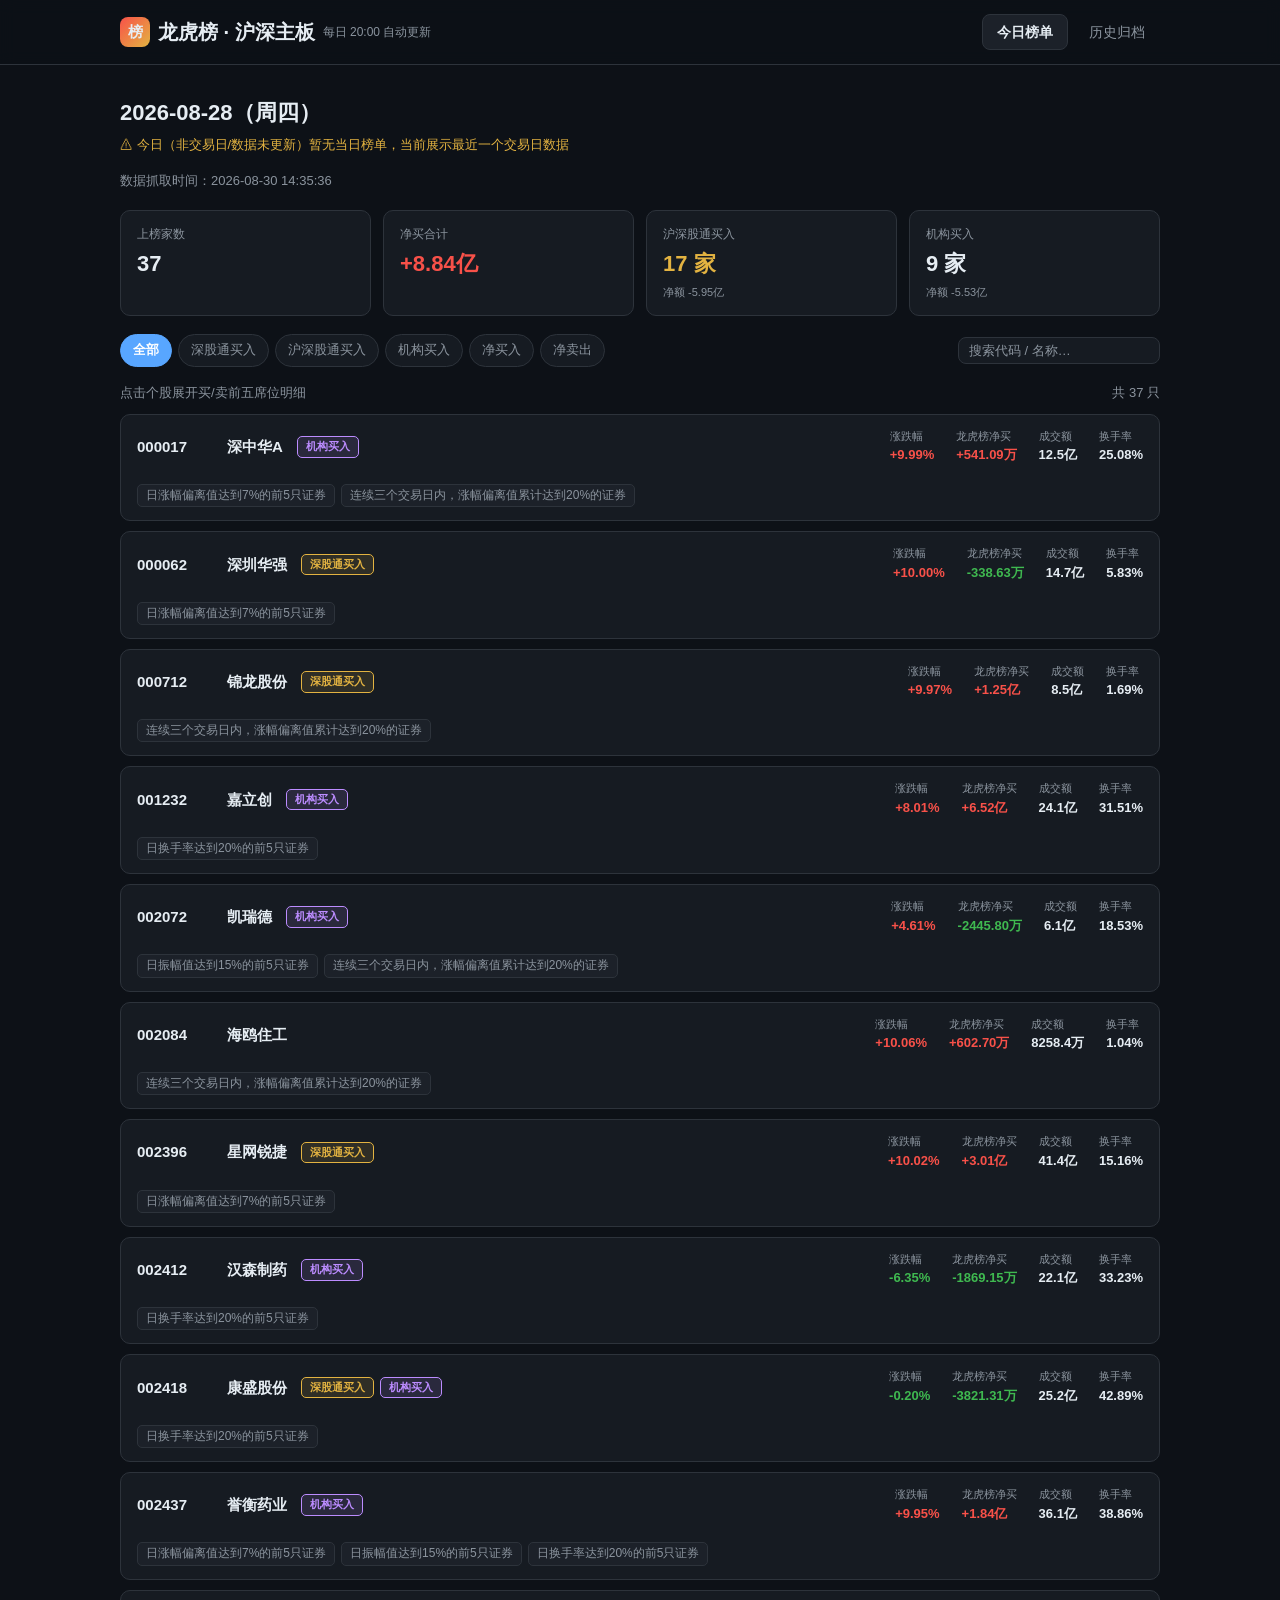
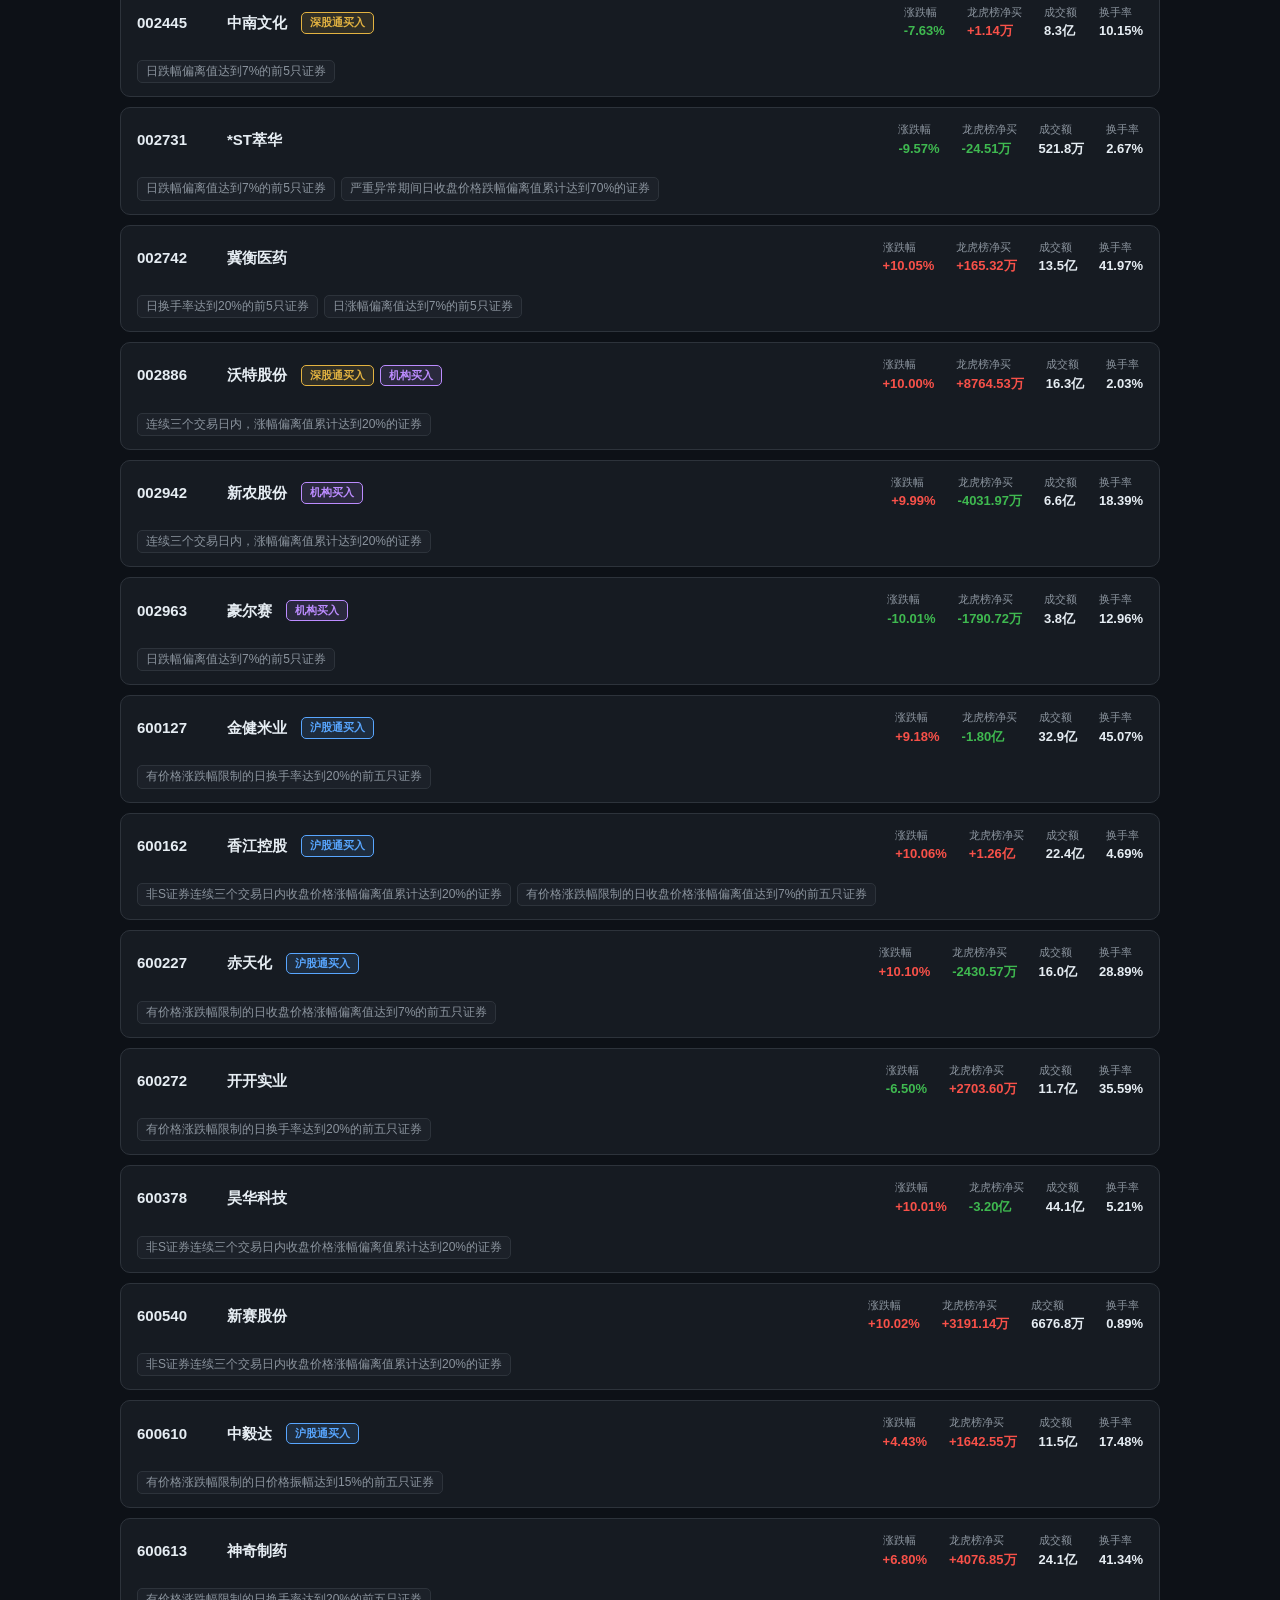
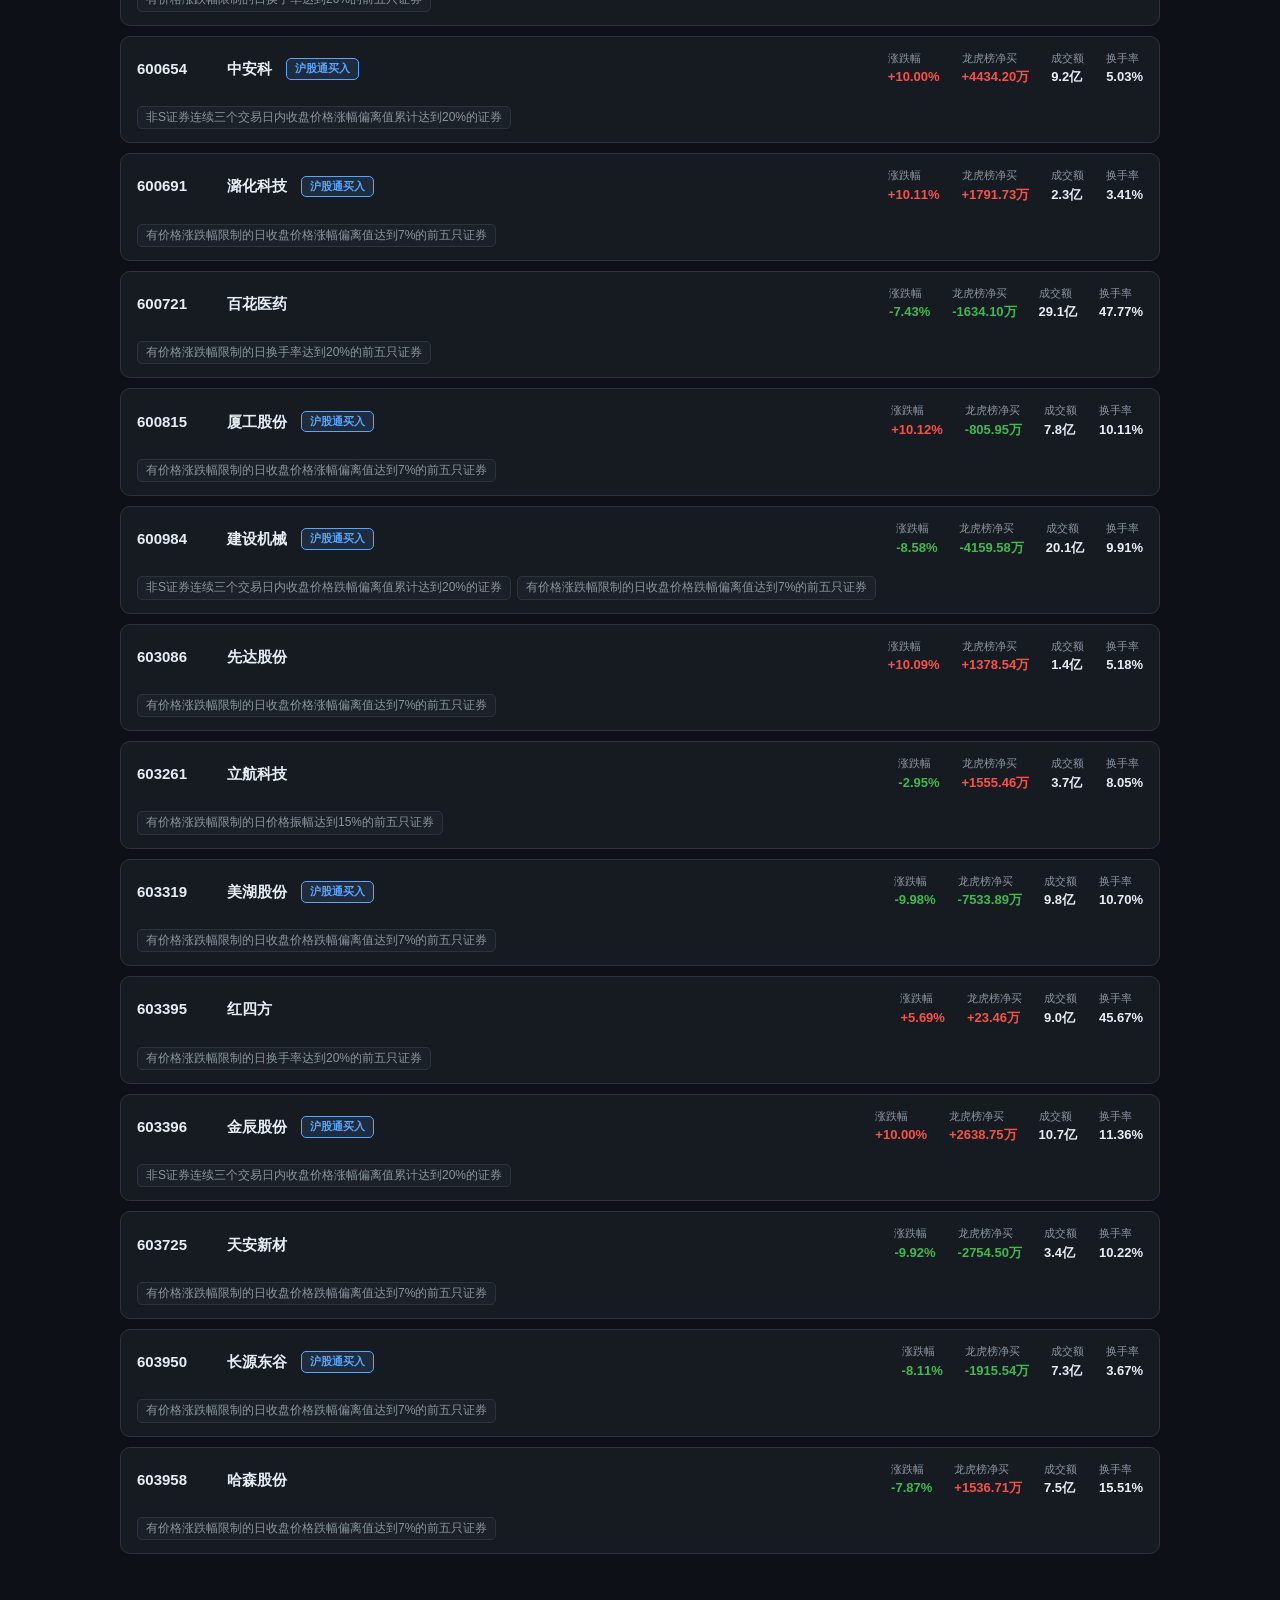
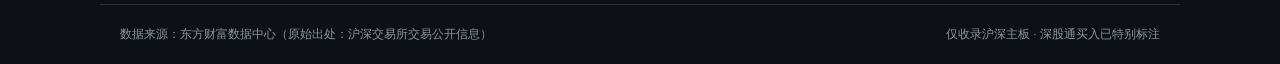
==== index.html @ a37720f8 "init: 沪深主板龙虎榜静态站（GitHub Actions 每交易日20:00自动抓取 + Pages部署）" ====
<!DOCTYPE html>
<html lang="zh-CN">
<head>
  <meta charset="UTF-8">
  <meta name="viewport" content="width=device-width, initial-scale=1.0">
  <title>龙虎榜 · 沪深主板 今日</title>
  <meta name="description" content="沪深主板每日龙虎榜：买入前五、卖出前五席位及金额。每个交易日 20:00 自动更新。">
  <link rel="stylesheet" href="assets/style.css">
</head>
<body>
  <div class="topbar">
    <div class="topbar-inner">
      <div class="brand">
        <span class="logo">榜</span>
        <span>龙虎榜 · 沪深主板</span>
        <span class="sub">每日 20:00 自动更新</span>
      </div>
      <nav class="nav">
        <a href="index.html" class="active">今日榜单</a>
        <a href="history.html">历史归档</a>
      </nav>
    </div>
  </div>

  <div class="container">
    <h1 class="page-title" id="date-title">今日榜单</h1>
    <div class="page-sub" id="fetched-at"></div>

    <div id="summary" class="summary-grid"></div>

    <div class="toolbar">
      <div class="filter-group" id="filters">
        <span class="chip active" data-filter="all">全部</span>
        <span class="chip" data-filter="deep">深股通买入</span>
        <span class="chip" data-filter="gutong">沪深股通买入</span>
        <span class="chip" data-filter="org">机构买入</span>
        <span class="chip" data-filter="netup">净买入</span>
        <span class="chip" data-filter="netdown">净卖出</span>
      </div>
      <div class="search-box">
        <input id="search" type="text" placeholder="搜索代码 / 名称…">
      </div>
    </div>

    <div class="list-head">
      <span>点击个股展开买/卖前五席位明细</span>
      <span id="list-count"></span>
    </div>
    <div id="stock-list" class="stock-list">
      <div class="loading"><div class="spinner"></div>加载中…</div>
    </div>
  </div>

  <footer class="footer">
    <span>数据来源：东方财富数据中心（原始出处：沪深交易所交易公开信息）</span>
    <span>仅收录沪深主板 · 深股通买入已特别标注</span>
  </footer>

  <script src="assets/common.js"></script>
  <script src="assets/home.js"></script>
</body>
</html>
---- assets/style.css ----
:root {
  --bg: #0d1117;
  --bg-card: #161b22;
  --bg-hover: #1c2129;
  --border: #2d333b;
  --text: #e6edf3;
  --text-dim: #8b949e;
  --accent: #58a6ff;
  --up: #f85149;        /* A股红涨 */
  --down: #3fb950;      /* A股绿跌 */
  --gold: #e3b341;      /* 深股通标注色 */
  --gold-bg: rgba(227, 179, 65, 0.12);
  --blue: #58a6ff;      /* 沪股通标注色 */
  --blue-bg: rgba(88, 166, 255, 0.12);
  --purple: #bc8cff;    /* 机构标注色 */
  --purple-bg: rgba(188, 140, 255, 0.12);
  --radius: 10px;
}

* { margin: 0; padding: 0; box-sizing: border-box; }

body {
  font-family: -apple-system, BlinkMacSystemFont, "Segoe UI", "PingFang SC",
    "Hiragino Sans GB", "Microsoft YaHei", sans-serif;
  background: var(--bg);
  color: var(--text);
  line-height: 1.6;
  min-height: 100vh;
}

a { color: var(--accent); text-decoration: none; }
a:hover { text-decoration: underline; }

/* ---------- 顶部导航 ---------- */
.topbar {
  position: sticky;
  top: 0;
  z-index: 100;
  background: rgba(13, 17, 23, 0.92);
  backdrop-filter: blur(8px);
  border-bottom: 1px solid var(--border);
}
.topbar-inner {
  max-width: 1080px;
  margin: 0 auto;
  padding: 14px 20px;
  display: flex;
  align-items: center;
  gap: 18px;
  flex-wrap: wrap;
}
.brand {
  font-size: 20px;
  font-weight: 700;
  color: var(--text);
  display: flex;
  align-items: center;
  gap: 8px;
}
.brand .logo {
  width: 30px; height: 30px;
  border-radius: 8px;
  background: linear-gradient(135deg, #f85149, #e3b341);
  display: inline-flex; align-items: center; justify-content: center;
  font-size: 15px;
}
.brand .sub { font-size: 12px; color: var(--text-dim); font-weight: 400; }
.nav { display: flex; gap: 6px; margin-left: auto; }
.nav a {
  padding: 6px 14px;
  border-radius: 8px;
  color: var(--text-dim);
  font-size: 14px;
  border: 1px solid transparent;
}
.nav a:hover { color: var(--text); text-decoration: none; background: var(--bg-hover); }
.nav a.active {
  color: var(--text);
  background: var(--bg-hover);
  border-color: var(--border);
  font-weight: 600;
}

/* ---------- 主容器 ---------- */
.container { max-width: 1080px; margin: 0 auto; padding: 20px; }

/* ---------- 汇总卡片 ---------- */
.summary-grid {
  display: grid;
  grid-template-columns: repeat(auto-fit, minmax(160px, 1fr));
  gap: 12px;
  margin: 18px 0;
}
.sum-card {
  background: var(--bg-card);
  border: 1px solid var(--border);
  border-radius: var(--radius);
  padding: 14px 16px;
}
.sum-card .label { font-size: 12px; color: var(--text-dim); }
.sum-card .value {
  font-size: 22px;
  font-weight: 700;
  margin-top: 2px;
  font-variant-numeric: tabular-nums;
}
.sum-card .value.gold { color: var(--gold); }
.sum-card .value.up { color: var(--up); }
.sum-card .value.down { color: var(--down); }
.sum-card .value.dim { color: var(--text); }
.sum-card .hint { font-size: 11px; color: var(--text-dim); margin-top: 2px; }

/* ---------- 工具栏（筛选 + 搜索） ---------- */
.toolbar {
  display: flex;
  align-items: center;
  gap: 10px;
  flex-wrap: wrap;
  margin: 8px 0 16px;
}
.filter-group { display: flex; gap: 6px; flex-wrap: wrap; }
.chip {
  padding: 5px 12px;
  border-radius: 999px;
  border: 1px solid var(--border);
  background: var(--bg-card);
  color: var(--text-dim);
  font-size: 13px;
  cursor: pointer;
  transition: all .15s;
}
.chip:hover { color: var(--text); border-color: var(--accent); }
.chip.active {
  background: var(--accent);
  border-color: var(--accent);
  color: #fff;
  font-weight: 600;
}
.search-box {
  margin-left: auto;
  display: flex;
  align-items: center;
  background: var(--bg-card);
  border: 1px solid var(--border);
  border-radius: 8px;
  padding: 5px 10px;
}
.search-box input {
  border: none;
  background: transparent;
  color: var(--text);
  outline: none;
  font-size: 13px;
  width: 180px;
}
.search-box input::placeholder { color: var(--text-dim); }

/* ---------- 榜单列表 ---------- */
.list-head {
  font-size: 13px;
  color: var(--text-dim);
  margin: 6px 0 10px;
  display: flex;
  justify-content: space-between;
  align-items: center;
}
.stock-list { display: flex; flex-direction: column; gap: 10px; }

.stock-card {
  background: var(--bg-card);
  border: 1px solid var(--border);
  border-radius: var(--radius);
  overflow: hidden;
  transition: border-color .15s;
}
.stock-card:hover { border-color: #3d444d; }
.stock-card .head {
  display: flex;
  align-items: center;
  gap: 14px;
  padding: 13px 16px;
  cursor: pointer;
  flex-wrap: wrap;
}
.stock-card .head:hover { background: var(--bg-hover); }
.stock-code {
  font-size: 15px;
  font-weight: 700;
  font-variant-numeric: tabular-nums;
  min-width: 76px;
}
.stock-name { font-size: 15px; font-weight: 600; }
.stock-tags { display: flex; gap: 6px; flex-wrap: wrap; }

.tag {
  font-size: 11px;
  padding: 1px 8px;
  border-radius: 5px;
  font-weight: 600;
  white-space: nowrap;
}
.tag.deep { color: var(--gold); background: var(--gold-bg); border: 1px solid var(--gold); }
.tag.hutong { color: var(--blue); background: var(--blue-bg); border: 1px solid var(--blue); }
.tag.org { color: var(--purple); background: var(--purple-bg); border: 1px solid var(--purple); }

.stock-metrics {
  display: flex;
  gap: 22px;
  margin-left: auto;
  font-size: 13px;
  align-items: center;
  flex-wrap: wrap;
}
.metric .m-label { font-size: 11px; color: var(--text-dim); }
.metric .m-value { font-weight: 600; font-variant-numeric: tabular-nums; }
.metric .m-value.up { color: var(--up); }
.metric .m-value.down { color: var(--down); }
.metric .m-value.gold { color: var(--gold); }

.stock-reason {
  width: 100%;
  font-size: 12px;
  color: var(--text-dim);
}
.stock-reason .reason-chip {
  display: inline-block;
  background: var(--bg-hover);
  border: 1px solid var(--border);
  padding: 1px 8px;
  border-radius: 5px;
  margin-right: 6px;
  margin-top: 4px;
}

/* ---------- 席位明细 ---------- */
.seat-body {
  border-top: 1px solid var(--border);
  padding: 14px 16px;
  display: grid;
  grid-template-columns: 1fr 1fr;
  gap: 14px;
}
@media (max-width: 700px) { .seat-body { grid-template-columns: 1fr; } }

.seat-col h4 {
  font-size: 13px;
  color: var(--text-dim);
  margin-bottom: 8px;
  font-weight: 600;
}
.seat-col h4 .side-tag {
  display: inline-block;
  font-size: 11px;
  padding: 0 7px;
  border-radius: 4px;
  margin-right: 6px;
}
.seat-col.buy h4 .side-tag { color: var(--up); background: rgba(248, 81, 73, .12); }
.seat-col.sell h4 .side-tag { color: var(--down); background: rgba(63, 185, 80, .12); }

.seat-row {
  display: flex;
  align-items: center;
  gap: 10px;
  padding: 6px 8px;
  border-radius: 6px;
  font-size: 13px;
  font-variant-numeric: tabular-nums;
}
.seat-row + .seat-row { border-top: 1px solid rgba(255,255,255,.04); }
.seat-row .rank {
  width: 34px;
  height: 22px;
  line-height: 22px;
  text-align: center;
  border-radius: 4px;
  font-size: 12px;
  font-weight: 600;
  background: var(--bg-hover);
  color: var(--text-dim);
  flex-shrink: 0;
}
.seat-row .sname {
  flex: 1;
  overflow: hidden;
  text-overflow: ellipsis;
  white-space: nowrap;
}
.seat-row .samt {
  font-weight: 600;
  text-align: right;
  white-space: nowrap;
}
.seat-row .snet {
  width: 90px;
  text-align: right;
  font-size: 12px;
  white-space: nowrap;
}
.seat-row .snet.up { color: var(--up); }
.seat-row .snet.down { color: var(--down); }
.seat-row .st { display: inline-flex; gap: 4px; }

/* 深股通/沪股通/机构席位的金色/蓝色/紫色高亮行 */
.seat-row.deep { background: var(--gold-bg); }
.seat-row.hutong { background: var(--blue-bg); }
.seat-row.org { background: var(--purple-bg); }

/* ---------- 空状态 ---------- */
.empty {
  text-align: center;
  color: var(--text-dim);
  padding: 48px 20px;
  background: var(--bg-card);
  border: 1px dashed var(--border);
  border-radius: var(--radius);
}
.empty .big { font-size: 40px; margin-bottom: 10px; }

/* ---------- 历史页 ---------- */
.page-title { font-size: 22px; font-weight: 700; margin: 10px 0 4px; }
.page-sub { color: var(--text-dim); font-size: 13px; margin-bottom: 16px; }

.month-group { margin-bottom: 22px; }
.month-label {
  font-size: 14px;
  font-weight: 700;
  color: var(--text);
  margin-bottom: 10px;
  display: flex;
  align-items: center;
  gap: 8px;
}
.month-label::after {
  content: '';
  flex: 1;
  height: 1px;
  background: var(--border);
}
.day-list { display: grid; grid-template-columns: repeat(auto-fill, minmax(300px, 1fr)); gap: 10px; }
.day-card {
  background: var(--bg-card);
  border: 1px solid var(--border);
  border-radius: var(--radius);
  padding: 12px 14px;
  display: flex;
  align-items: center;
  gap: 14px;
  cursor: pointer;
  transition: border-color .15s, transform .1s;
}
.day-card:hover { border-color: var(--accent); transform: translateY(-1px); }
.day-card .d-date {
  font-size: 15px;
  font-weight: 700;
  font-variant-numeric: tabular-nums;
  min-width: 88px;
}
.day-card .d-week { font-size: 11px; color: var(--text-dim); }
.day-card .d-metrics { margin-left: auto; text-align: right; font-size: 13px; }
.day-card .d-metrics .cnt { font-size: 20px; font-weight: 700; }
.day-card .d-metrics .sub { font-size: 11px; color: var(--text-dim); }
.day-card .d-arrow { color: var(--text-dim); }

/* ---------- 详情页 ---------- */
.detail-top {
  display: flex;
  align-items: center;
  gap: 12px;
  margin: 12px 0 6px;
  flex-wrap: wrap;
}
.detail-date {
  font-size: 26px;
  font-weight: 700;
  font-variant-numeric: tabular-nums;
}
.detail-week { color: var(--text-dim); font-size: 14px; }
.nav-btns { margin-left: auto; display: flex; gap: 8px; }
.btn {
  padding: 6px 14px;
  border-radius: 8px;
  border: 1px solid var(--border);
  background: var(--bg-card);
  color: var(--text);
  font-size: 13px;
  cursor: pointer;
}
.btn:hover { border-color: var(--accent); }
.btn:disabled { opacity: .4; cursor: not-allowed; }

/* ---------- 页脚 ---------- */
.footer {
  max-width: 1080px;
  margin: 30px auto 0;
  padding: 20px;
  border-top: 1px solid var(--border);
  color: var(--text-dim);
  font-size: 12px;
  display: flex;
  justify-content: space-between;
  flex-wrap: wrap;
  gap: 8px;
}

/* ---------- loading ---------- */
.loading { text-align: center; padding: 40px; color: var(--text-dim); }
.spinner {
  width: 28px; height: 28px;
  border: 3px solid var(--border);
  border-top-color: var(--accent);
  border-radius: 50%;
  margin: 0 auto 12px;
  animation: spin .8s linear infinite;
}
@keyframes spin { to { transform: rotate(360deg); } }
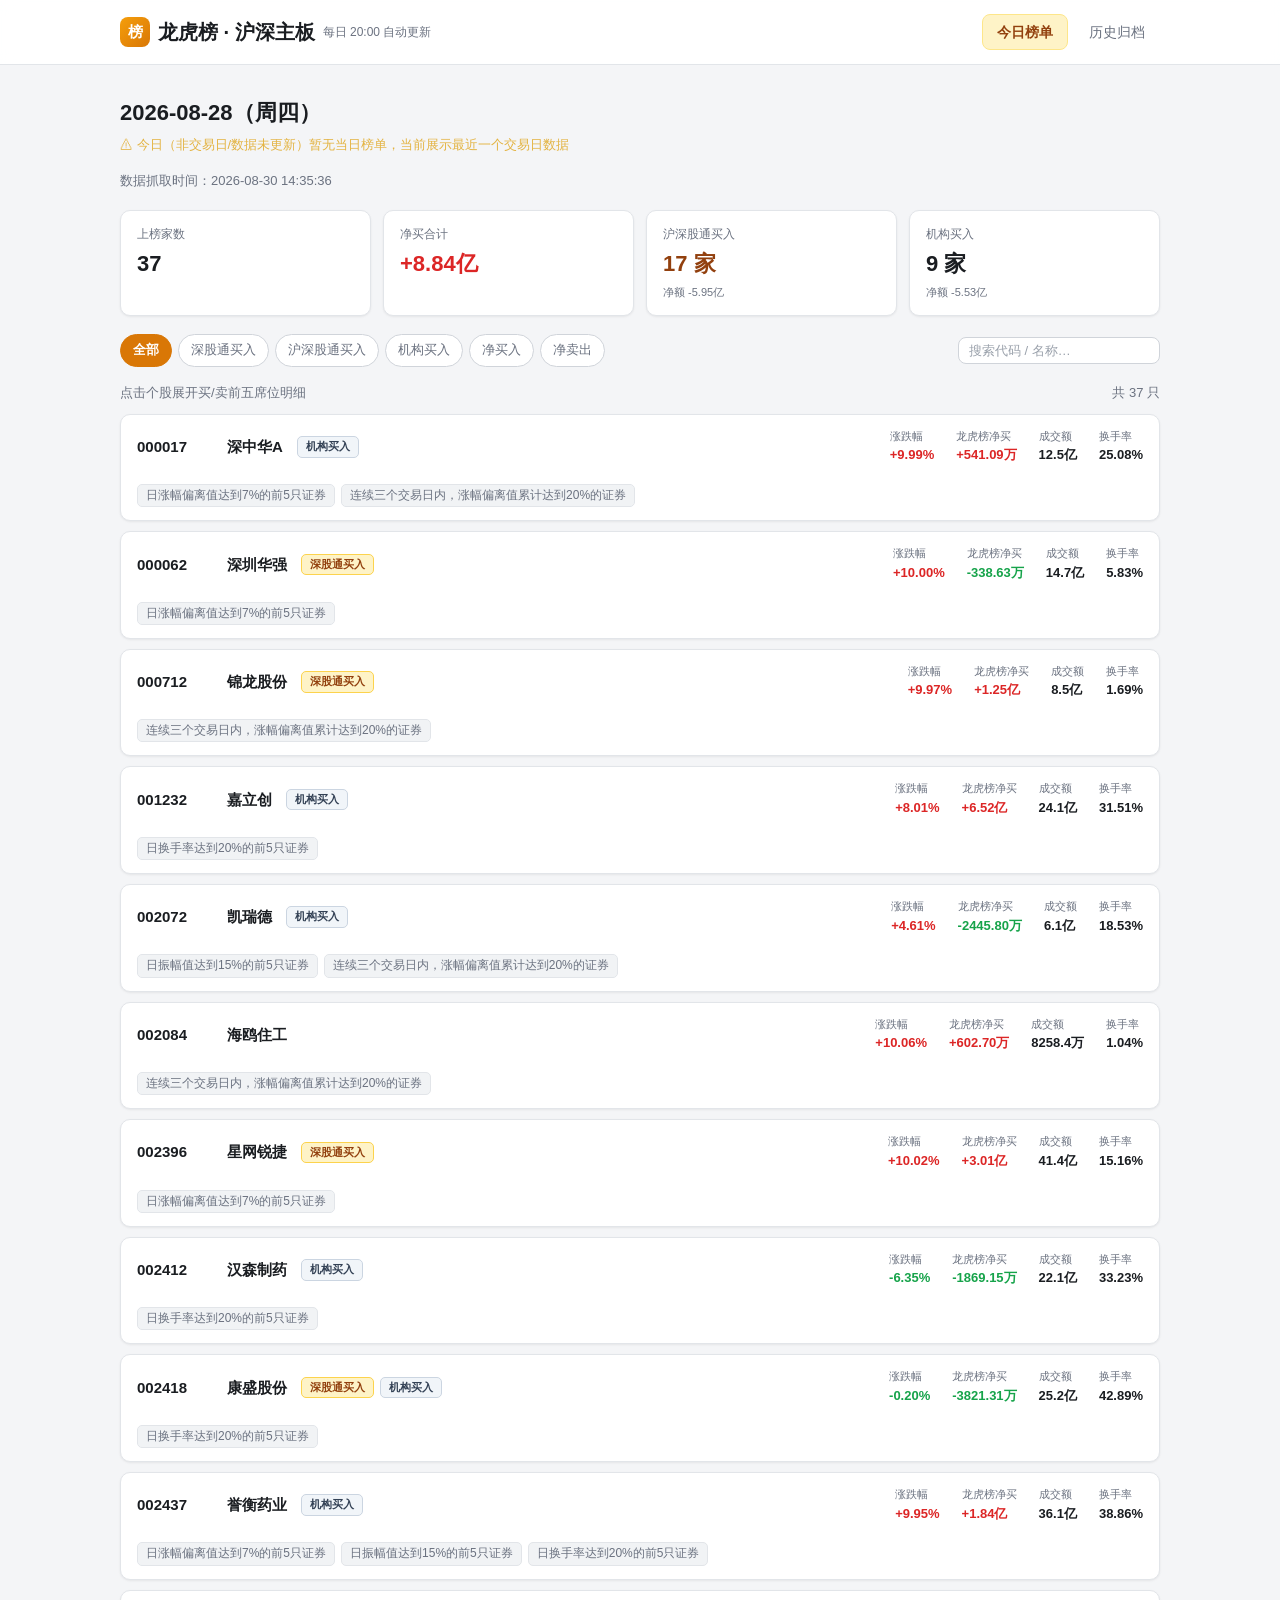
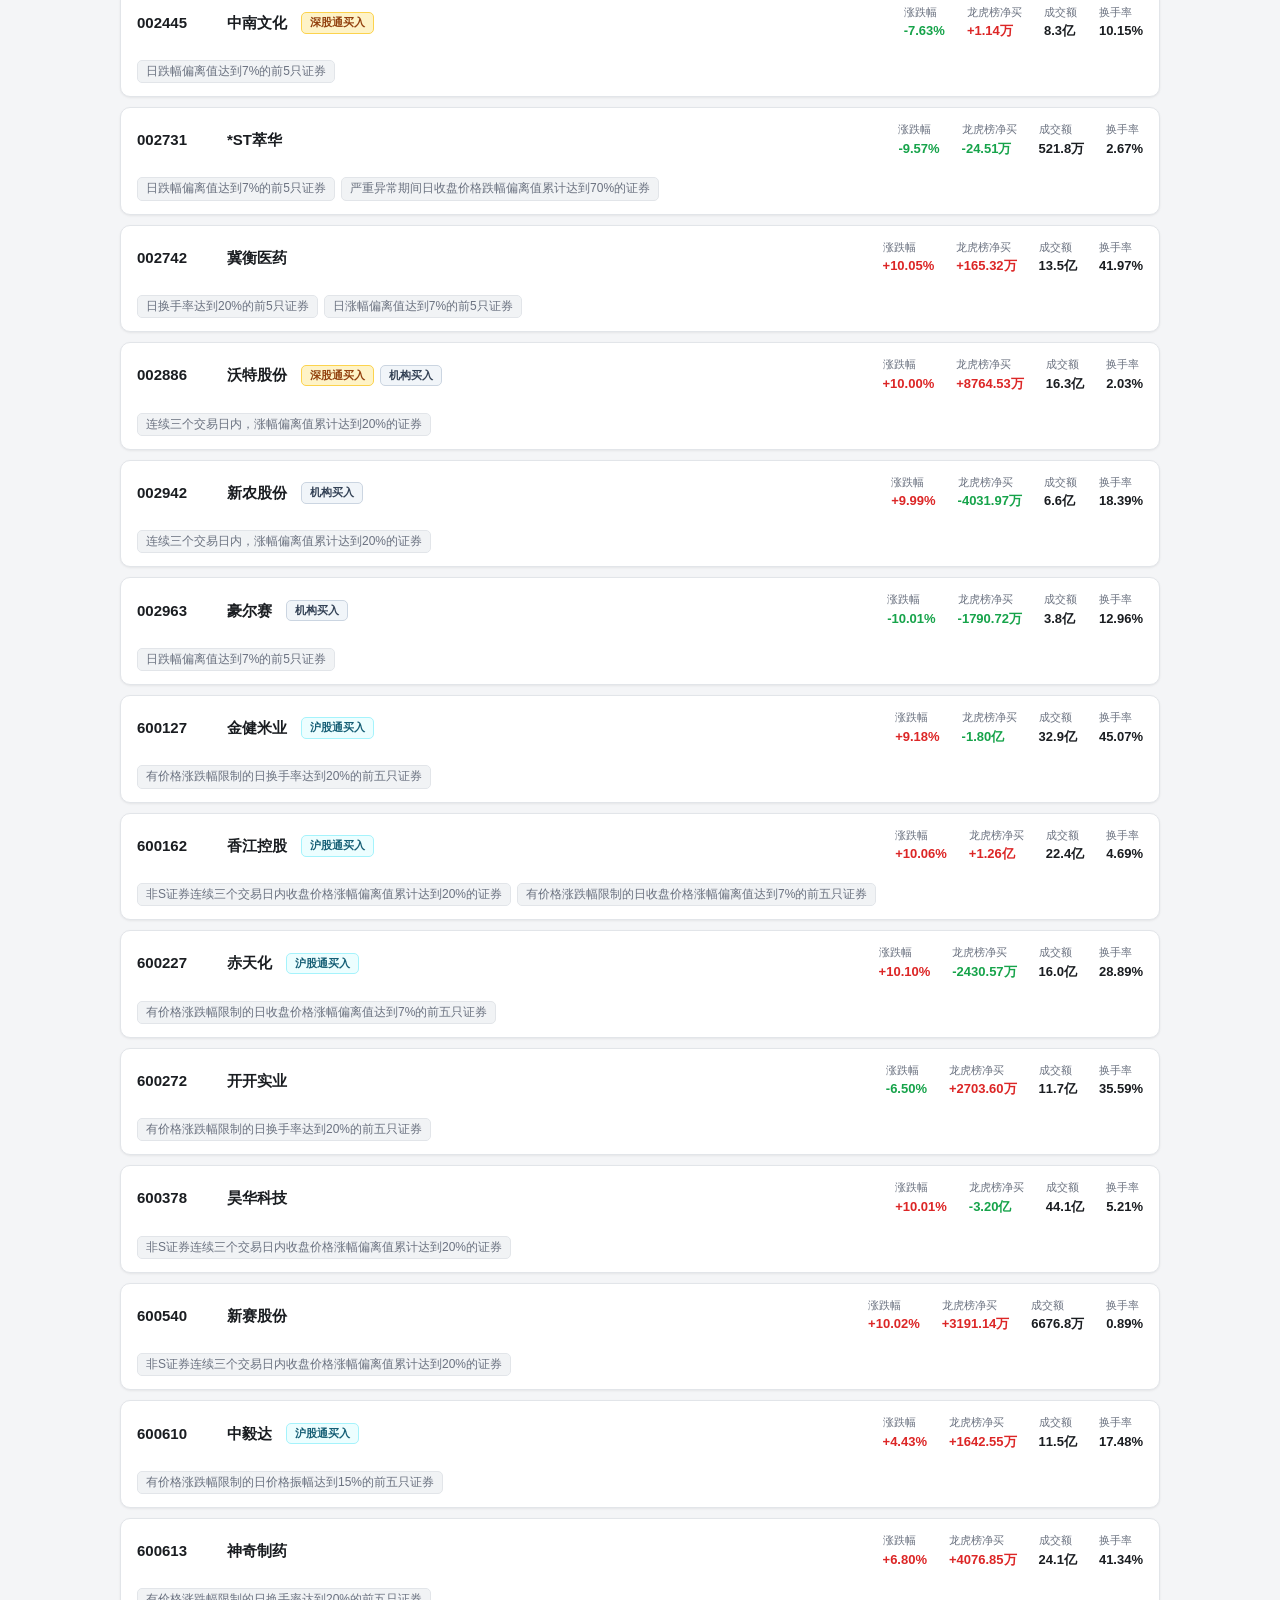
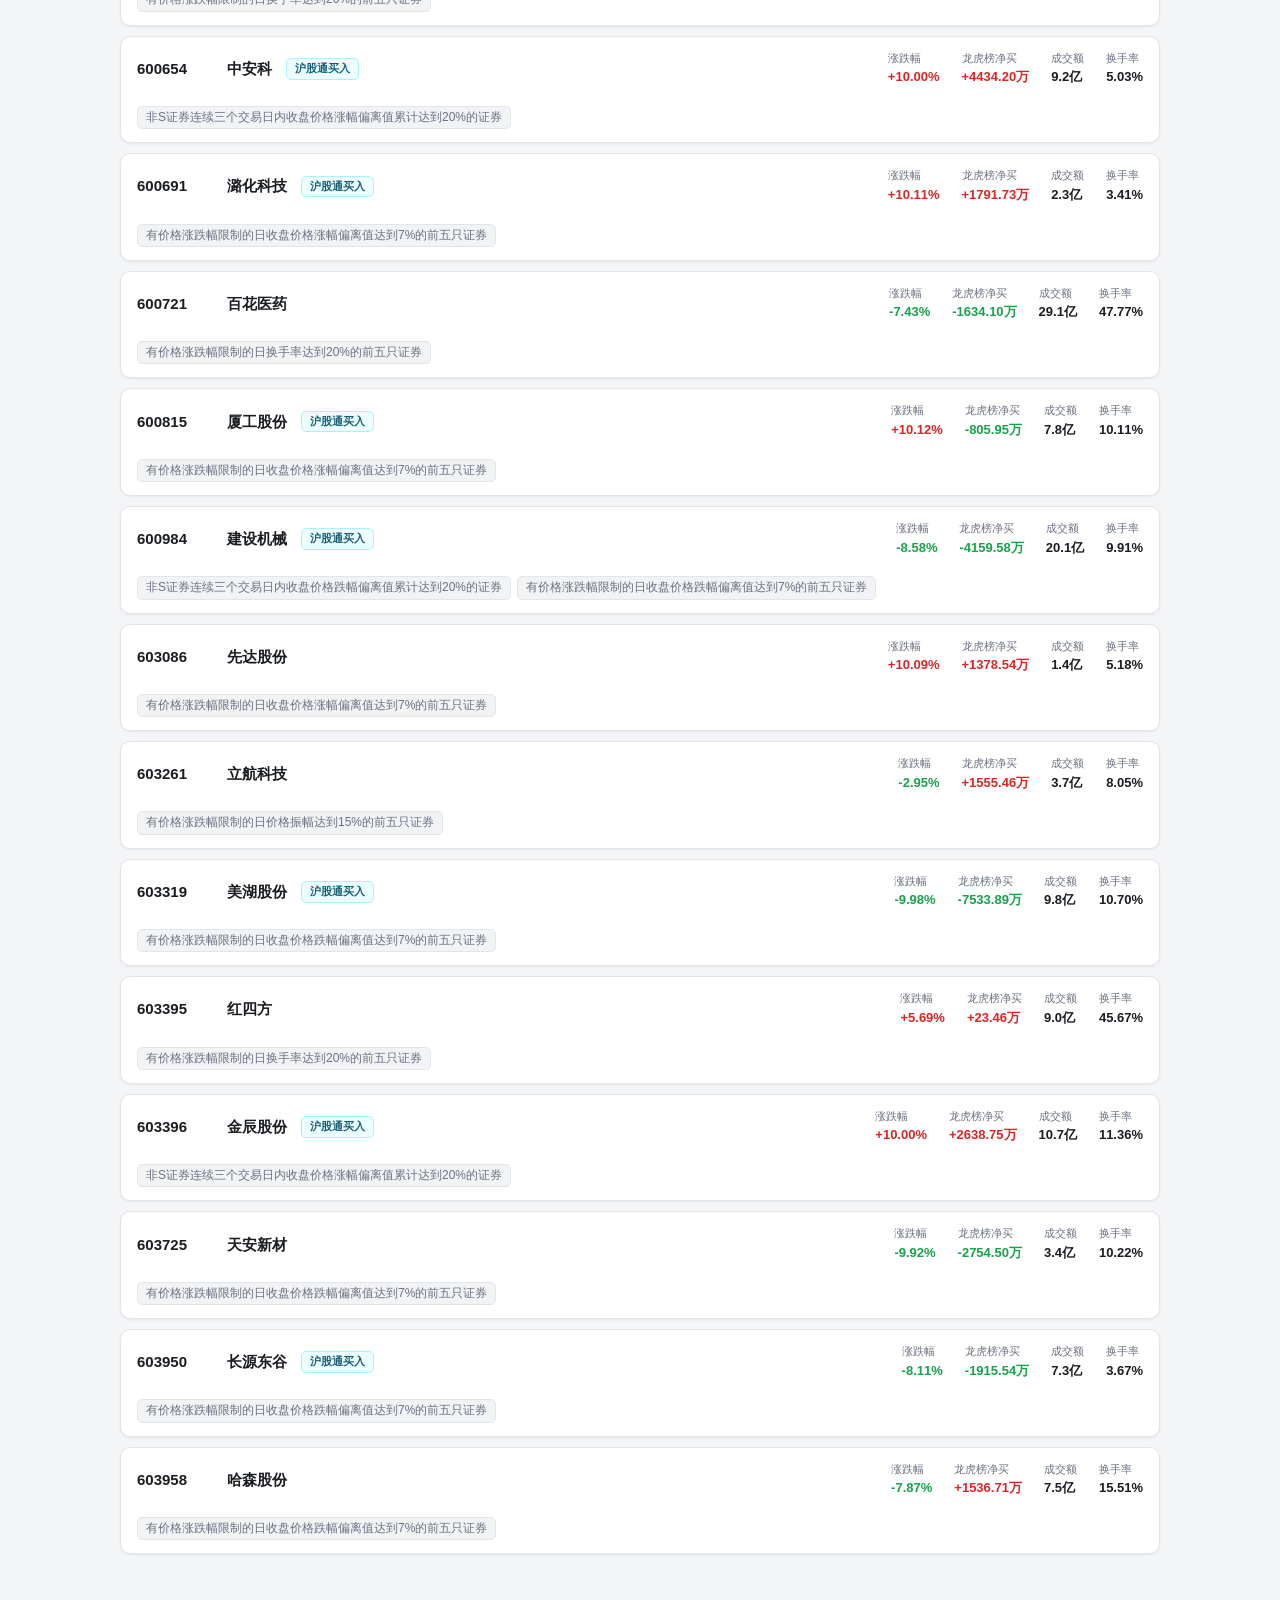
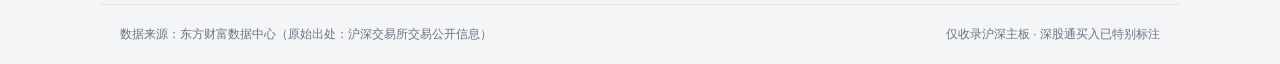
==== commit 66f74c1f: "chore: 静态资源加版本号强制刷新缓存" ====
--- a/index.html
+++ b/index.html
@@ -5,7 +5,7 @@
   <meta name="viewport" content="width=device-width, initial-scale=1.0">
   <title>龙虎榜 · 沪深主板 今日</title>
   <meta name="description" content="沪深主板每日龙虎榜：买入前五、卖出前五席位及金额。每个交易日 20:00 自动更新。">
-  <link rel="stylesheet" href="assets/style.css">
+  <link rel="stylesheet" href="assets/style.css?v=2">
 </head>
 <body>
   <div class="topbar">
@@ -56,7 +56,7 @@
     <span>仅收录沪深主板 · 深股通买入已特别标注</span>
   </footer>
 
-  <script src="assets/common.js"></script>
-  <script src="assets/home.js"></script>
+  <script src="assets/common.js?v=2"></script>
+  <script src="assets/home.js?v=2"></script>
 </body>
 </html>
--- a/assets/style.css
+++ b/assets/style.css
@@ -1,20 +1,29 @@
 :root {
-  --bg: #0d1117;
-  --bg-card: #161b22;
-  --bg-hover: #1c2129;
-  --border: #2d333b;
-  --text: #e6edf3;
-  --text-dim: #8b949e;
-  --accent: #58a6ff;
-  --up: #f85149;        /* A股红涨 */
-  --down: #3fb950;      /* A股绿跌 */
-  --gold: #e3b341;      /* 深股通标注色 */
-  --gold-bg: rgba(227, 179, 65, 0.12);
-  --blue: #58a6ff;      /* 沪股通标注色 */
-  --blue-bg: rgba(88, 166, 255, 0.12);
-  --purple: #bc8cff;    /* 机构标注色 */
-  --purple-bg: rgba(188, 140, 255, 0.12);
+  /* 浅色专业金融主题 */
+  --bg: #f4f5f7;
+  --bg-card: #ffffff;
+  --bg-hover: #f8f9fa;
+  --bg-soft: #f1f3f5;
+  --border: #e2e5e9;
+  --border-strong: #d0d4da;
+  --text: #1a1d21;
+  --text-dim: #6b7280;
+  --text-faint: #9aa1ab;
+  --accent: #d97706;          /* 琥珀色：品牌/深股通 */
+  --accent-soft: #fef3c7;
+  --accent-deep: #92400e;
+  --up: #dc2626;               /* A股红涨 */
+  --up-soft: #fef2f2;
+  --down: #16a34a;             /* A股绿跌 */
+  --down-soft: #f0fdf4;
+  --hutong: #0891b2;           /* 沪股通：青色（不用蓝紫） */
+  --hutong-soft: #ecfeff;
+  --hutong-deep: #155e75;
+  --org: #475569;              /* 机构：石板灰 */
+  --org-soft: #f1f5f9;
+  --org-deep: #334155;
   --radius: 10px;
+  --shadow: 0 1px 3px rgba(0,0,0,.04), 0 1px 2px rgba(0,0,0,.03);
 }
 
 * { margin: 0; padding: 0; box-sizing: border-box; }
@@ -28,7 +37,7 @@
   min-height: 100vh;
 }
 
-a { color: var(--accent); text-decoration: none; }
+a { color: var(--accent-deep); text-decoration: none; }
 a:hover { text-decoration: underline; }
 
 /* ---------- 顶部导航 ---------- */
@@ -36,7 +45,7 @@
   position: sticky;
   top: 0;
   z-index: 100;
-  background: rgba(13, 17, 23, 0.92);
+  background: rgba(255, 255, 255, 0.92);
   backdrop-filter: blur(8px);
   border-bottom: 1px solid var(--border);
 }
@@ -60,9 +69,10 @@
 .brand .logo {
   width: 30px; height: 30px;
   border-radius: 8px;
-  background: linear-gradient(135deg, #f85149, #e3b341);
+  background: linear-gradient(135deg, #f59e0b, #d97706);
   display: inline-flex; align-items: center; justify-content: center;
   font-size: 15px;
+  color: #fff;
 }
 .brand .sub { font-size: 12px; color: var(--text-dim); font-weight: 400; }
 .nav { display: flex; gap: 6px; margin-left: auto; }
@@ -75,9 +85,9 @@
 }
 .nav a:hover { color: var(--text); text-decoration: none; background: var(--bg-hover); }
 .nav a.active {
-  color: var(--text);
-  background: var(--bg-hover);
-  border-color: var(--border);
+  color: var(--accent-deep);
+  background: var(--accent-soft);
+  border-color: #fde68a;
   font-weight: 600;
 }
 
@@ -96,6 +106,7 @@
   border: 1px solid var(--border);
   border-radius: var(--radius);
   padding: 14px 16px;
+  box-shadow: var(--shadow);
 }
 .sum-card .label { font-size: 12px; color: var(--text-dim); }
 .sum-card .value {
@@ -104,7 +115,7 @@
   margin-top: 2px;
   font-variant-numeric: tabular-nums;
 }
-.sum-card .value.gold { color: var(--gold); }
+.sum-card .value.accent { color: var(--accent-deep); }
 .sum-card .value.up { color: var(--up); }
 .sum-card .value.down { color: var(--down); }
 .sum-card .value.dim { color: var(--text); }
@@ -122,7 +133,7 @@
 .chip {
   padding: 5px 12px;
   border-radius: 999px;
-  border: 1px solid var(--border);
+  border: 1px solid var(--border-strong);
   background: var(--bg-card);
   color: var(--text-dim);
   font-size: 13px;
@@ -141,7 +152,7 @@
   display: flex;
   align-items: center;
   background: var(--bg-card);
-  border: 1px solid var(--border);
+  border: 1px solid var(--border-strong);
   border-radius: 8px;
   padding: 5px 10px;
 }
@@ -153,7 +164,7 @@
   font-size: 13px;
   width: 180px;
 }
-.search-box input::placeholder { color: var(--text-dim); }
+.search-box input::placeholder { color: var(--text-faint); }
 
 /* ---------- 榜单列表 ---------- */
 .list-head {
@@ -171,9 +182,10 @@
   border: 1px solid var(--border);
   border-radius: var(--radius);
   overflow: hidden;
-  transition: border-color .15s;
-}
-.stock-card:hover { border-color: #3d444d; }
+  transition: border-color .15s, box-shadow .15s;
+  box-shadow: var(--shadow);
+}
+.stock-card:hover { border-color: var(--border-strong); box-shadow: 0 2px 8px rgba(0,0,0,.06); }
 .stock-card .head {
   display: flex;
   align-items: center;
@@ -188,6 +200,7 @@
   font-weight: 700;
   font-variant-numeric: tabular-nums;
   min-width: 76px;
+  color: var(--text);
 }
 .stock-name { font-size: 15px; font-weight: 600; }
 .stock-tags { display: flex; gap: 6px; flex-wrap: wrap; }
@@ -199,9 +212,9 @@
   font-weight: 600;
   white-space: nowrap;
 }
-.tag.deep { color: var(--gold); background: var(--gold-bg); border: 1px solid var(--gold); }
-.tag.hutong { color: var(--blue); background: var(--blue-bg); border: 1px solid var(--blue); }
-.tag.org { color: var(--purple); background: var(--purple-bg); border: 1px solid var(--purple); }
+.tag.deep { color: var(--accent-deep); background: var(--accent-soft); border: 1px solid #fcd34d; }
+.tag.hutong { color: var(--hutong-deep); background: var(--hutong-soft); border: 1px solid #a5f3fc; }
+.tag.org { color: var(--org-deep); background: var(--org-soft); border: 1px solid #cbd5e1; }
 
 .stock-metrics {
   display: flex;
@@ -215,7 +228,7 @@
 .metric .m-value { font-weight: 600; font-variant-numeric: tabular-nums; }
 .metric .m-value.up { color: var(--up); }
 .metric .m-value.down { color: var(--down); }
-.metric .m-value.gold { color: var(--gold); }
+.metric .m-value.accent { color: var(--accent-deep); }
 
 .stock-reason {
   width: 100%;
@@ -224,7 +237,7 @@
 }
 .stock-reason .reason-chip {
   display: inline-block;
-  background: var(--bg-hover);
+  background: var(--bg-soft);
   border: 1px solid var(--border);
   padding: 1px 8px;
   border-radius: 5px;
@@ -239,6 +252,7 @@
   display: grid;
   grid-template-columns: 1fr 1fr;
   gap: 14px;
+  background: #fafbfc;
 }
 @media (max-width: 700px) { .seat-body { grid-template-columns: 1fr; } }
 
@@ -247,64 +261,78 @@
   color: var(--text-dim);
   margin-bottom: 8px;
   font-weight: 600;
+  display: flex;
+  align-items: center;
 }
 .seat-col h4 .side-tag {
   display: inline-block;
   font-size: 11px;
-  padding: 0 7px;
+  padding: 1px 8px;
   border-radius: 4px;
-  margin-right: 6px;
-}
-.seat-col.buy h4 .side-tag { color: var(--up); background: rgba(248, 81, 73, .12); }
-.seat-col.sell h4 .side-tag { color: var(--down); background: rgba(63, 185, 80, .12); }
+  margin-right: 8px;
+  font-weight: 700;
+}
+.seat-col.buy h4 .side-tag { color: var(--up); background: var(--up-soft); }
+.seat-col.sell h4 .side-tag { color: var(--down); background: var(--down-soft); }
 
 .seat-row {
   display: flex;
   align-items: center;
   gap: 10px;
-  padding: 6px 8px;
+  padding: 8px 10px;
   border-radius: 6px;
   font-size: 13px;
   font-variant-numeric: tabular-nums;
-}
-.seat-row + .seat-row { border-top: 1px solid rgba(255,255,255,.04); }
+  min-width: 0;
+}
+.seat-row + .seat-row { border-top: 1px solid var(--border); }
 .seat-row .rank {
-  width: 34px;
+  flex-shrink: 0;
+  width: 36px;
   height: 22px;
   line-height: 22px;
   text-align: center;
   border-radius: 4px;
   font-size: 12px;
   font-weight: 600;
-  background: var(--bg-hover);
-  color: var(--text-dim);
-  flex-shrink: 0;
+  background: var(--bg-soft);
+  color: var(--text-dim);
 }
 .seat-row .sname {
-  flex: 1;
+  flex: 1 1 auto;
+  min-width: 0;
   overflow: hidden;
   text-overflow: ellipsis;
   white-space: nowrap;
+  color: var(--text);
+}
+.seat-row .st {
+  flex-shrink: 0;
+  display: inline-flex;
+  gap: 4px;
 }
 .seat-row .samt {
-  font-weight: 600;
+  flex-shrink: 0;
+  width: 104px;
   text-align: right;
+  font-weight: 600;
   white-space: nowrap;
+  color: var(--text);
 }
 .seat-row .snet {
-  width: 90px;
+  flex-shrink: 0;
+  width: 96px;
   text-align: right;
   font-size: 12px;
   white-space: nowrap;
 }
 .seat-row .snet.up { color: var(--up); }
 .seat-row .snet.down { color: var(--down); }
-.seat-row .st { display: inline-flex; gap: 4px; }
-
-/* 深股通/沪股通/机构席位的金色/蓝色/紫色高亮行 */
-.seat-row.deep { background: var(--gold-bg); }
-.seat-row.hutong { background: var(--blue-bg); }
-.seat-row.org { background: var(--purple-bg); }
+
+/* 深股通/沪股通/机构席位的高亮行 */
+.seat-row.deep { background: var(--accent-soft); }
+.seat-row.hutong { background: var(--hutong-soft); }
+.seat-row.org { background: var(--org-soft); }
 
 /* ---------- 空状态 ---------- */
 .empty {
@@ -312,13 +340,13 @@
   color: var(--text-dim);
   padding: 48px 20px;
   background: var(--bg-card);
-  border: 1px dashed var(--border);
+  border: 1px dashed var(--border-strong);
   border-radius: var(--radius);
 }
 .empty .big { font-size: 40px; margin-bottom: 10px; }
 
 /* ---------- 历史页 ---------- */
-.page-title { font-size: 22px; font-weight: 700; margin: 10px 0 4px; }
+.page-title { font-size: 22px; font-weight: 700; margin: 10px 0 4px; color: var(--text); }
 .page-sub { color: var(--text-dim); font-size: 13px; margin-bottom: 16px; }
 
 .month-group { margin-bottom: 22px; }
@@ -347,9 +375,10 @@
   align-items: center;
   gap: 14px;
   cursor: pointer;
-  transition: border-color .15s, transform .1s;
-}
-.day-card:hover { border-color: var(--accent); transform: translateY(-1px); }
+  transition: border-color .15s, transform .1s, box-shadow .15s;
+  box-shadow: var(--shadow);
+}
+.day-card:hover { border-color: var(--accent); transform: translateY(-1px); box-shadow: 0 2px 8px rgba(0,0,0,.06); }
 .day-card .d-date {
   font-size: 15px;
   font-weight: 700;
@@ -360,7 +389,7 @@
 .day-card .d-metrics { margin-left: auto; text-align: right; font-size: 13px; }
 .day-card .d-metrics .cnt { font-size: 20px; font-weight: 700; }
 .day-card .d-metrics .sub { font-size: 11px; color: var(--text-dim); }
-.day-card .d-arrow { color: var(--text-dim); }
+.day-card .d-arrow { color: var(--text-faint); font-size: 18px; }
 
 /* ---------- 详情页 ---------- */
 .detail-top {
@@ -376,18 +405,19 @@
   font-variant-numeric: tabular-nums;
 }
 .detail-week { color: var(--text-dim); font-size: 14px; }
-.nav-btns { margin-left: auto; display: flex; gap: 8px; }
+.nav-btns { margin-left: auto; display: flex; gap: 8px; align-items: center; }
 .btn {
   padding: 6px 14px;
   border-radius: 8px;
-  border: 1px solid var(--border);
+  border: 1px solid var(--border-strong);
   background: var(--bg-card);
   color: var(--text);
   font-size: 13px;
   cursor: pointer;
 }
-.btn:hover { border-color: var(--accent); }
+.btn:hover { border-color: var(--accent); color: var(--accent-deep); }
 .btn:disabled { opacity: .4; cursor: not-allowed; }
+select.btn { padding: 6px 10px; }
 
 /* ---------- 页脚 ---------- */
 .footer {
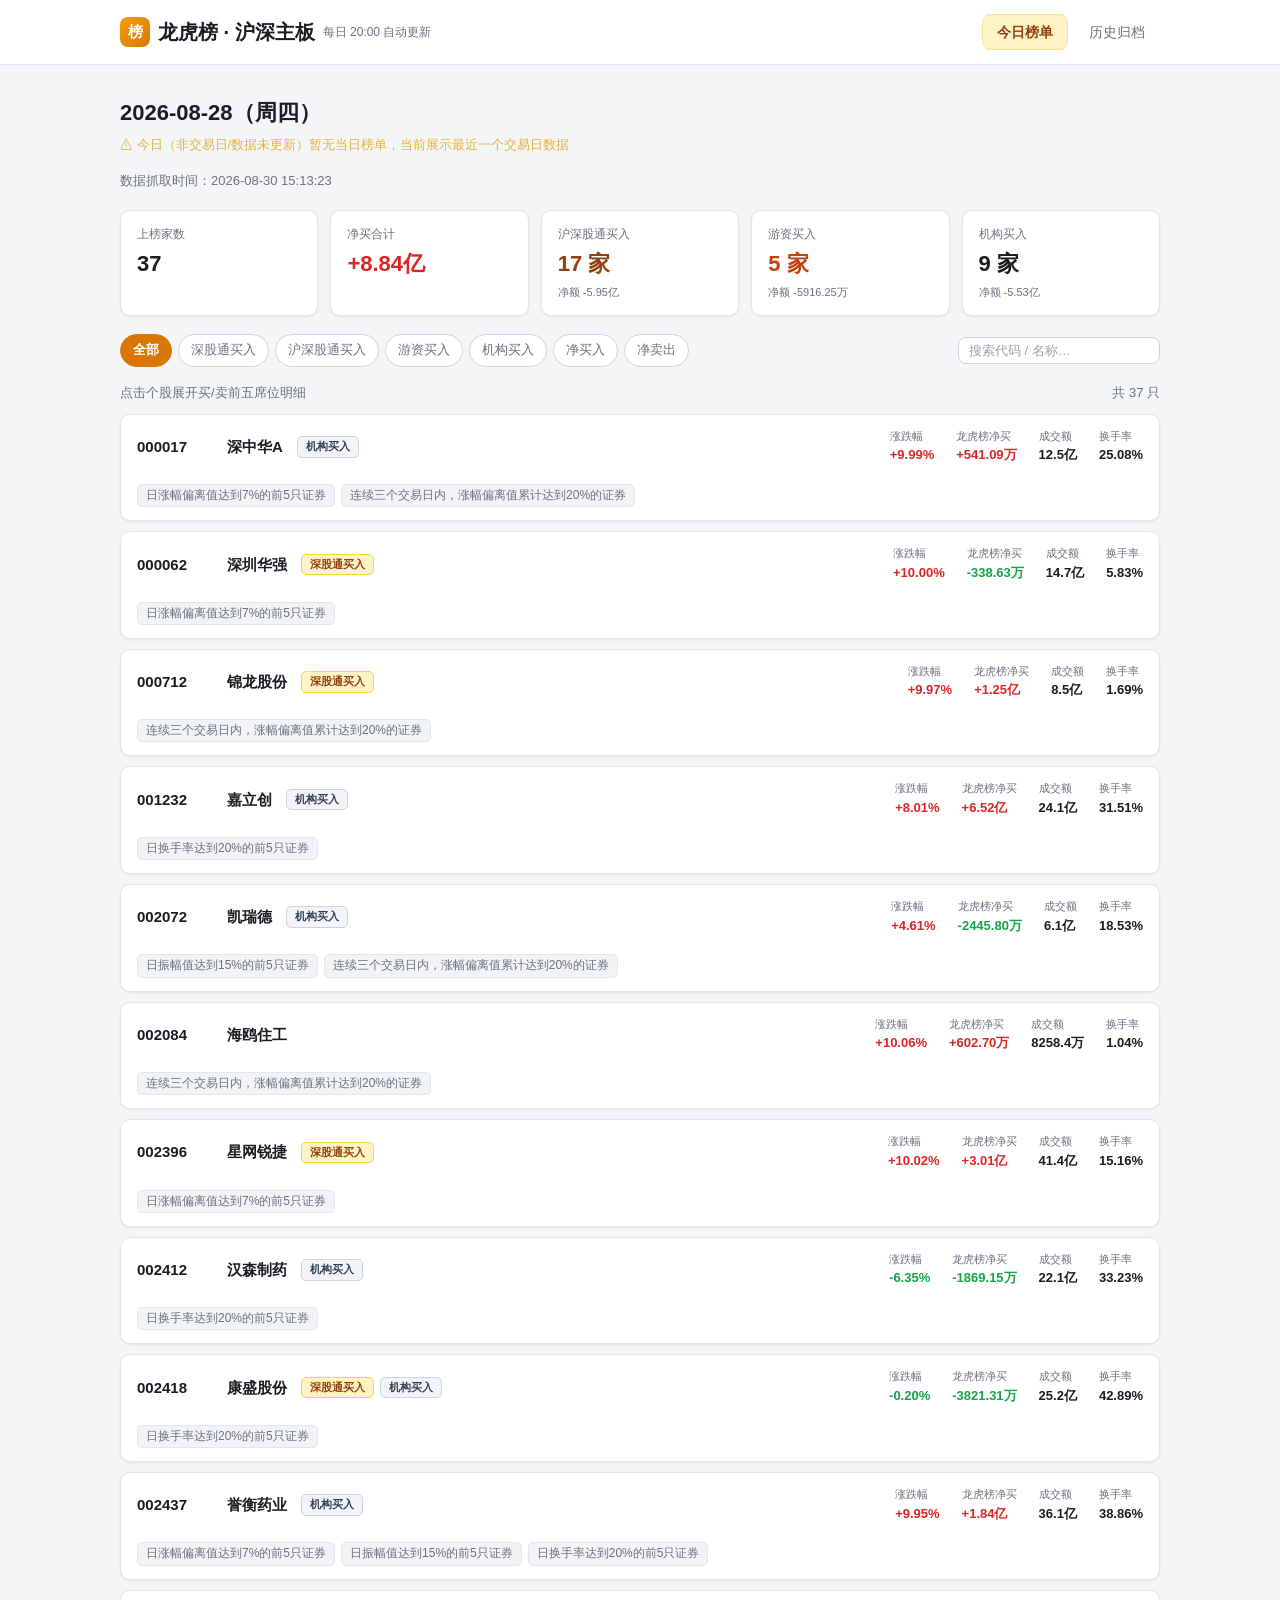
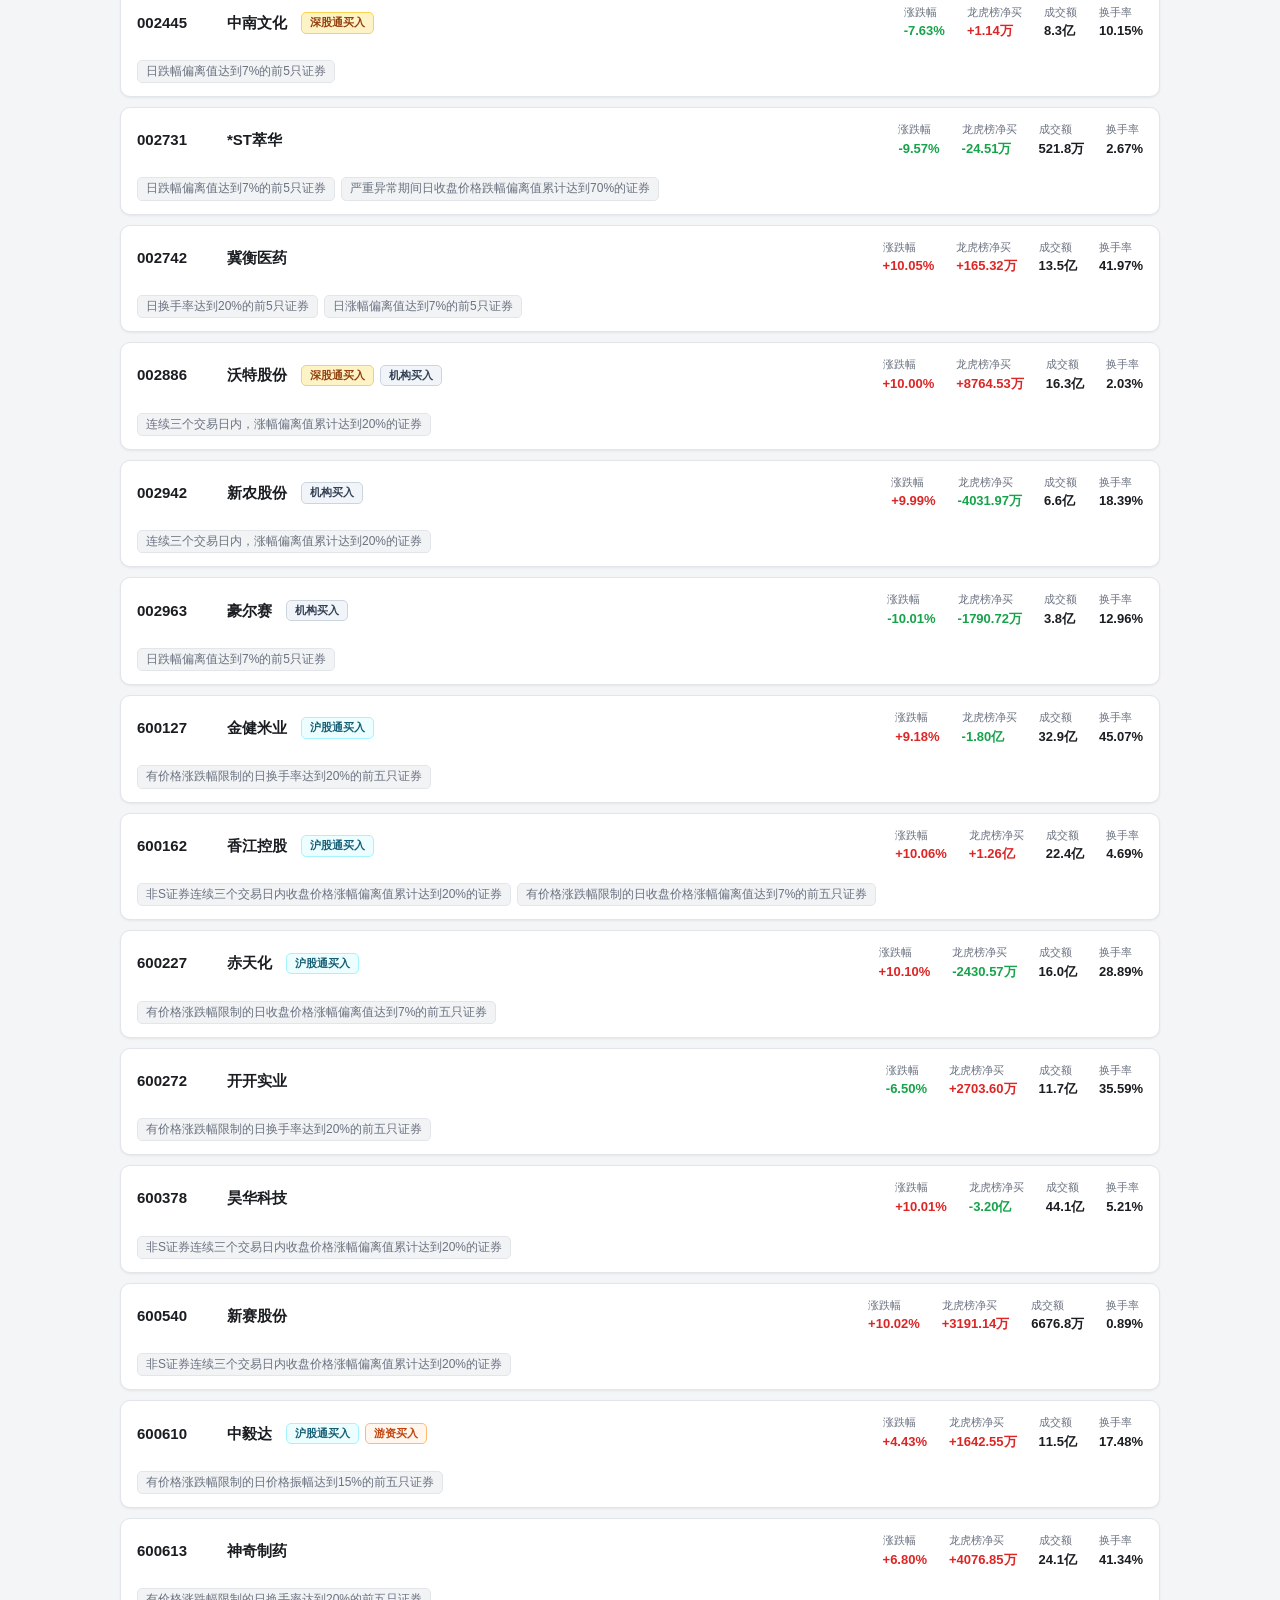
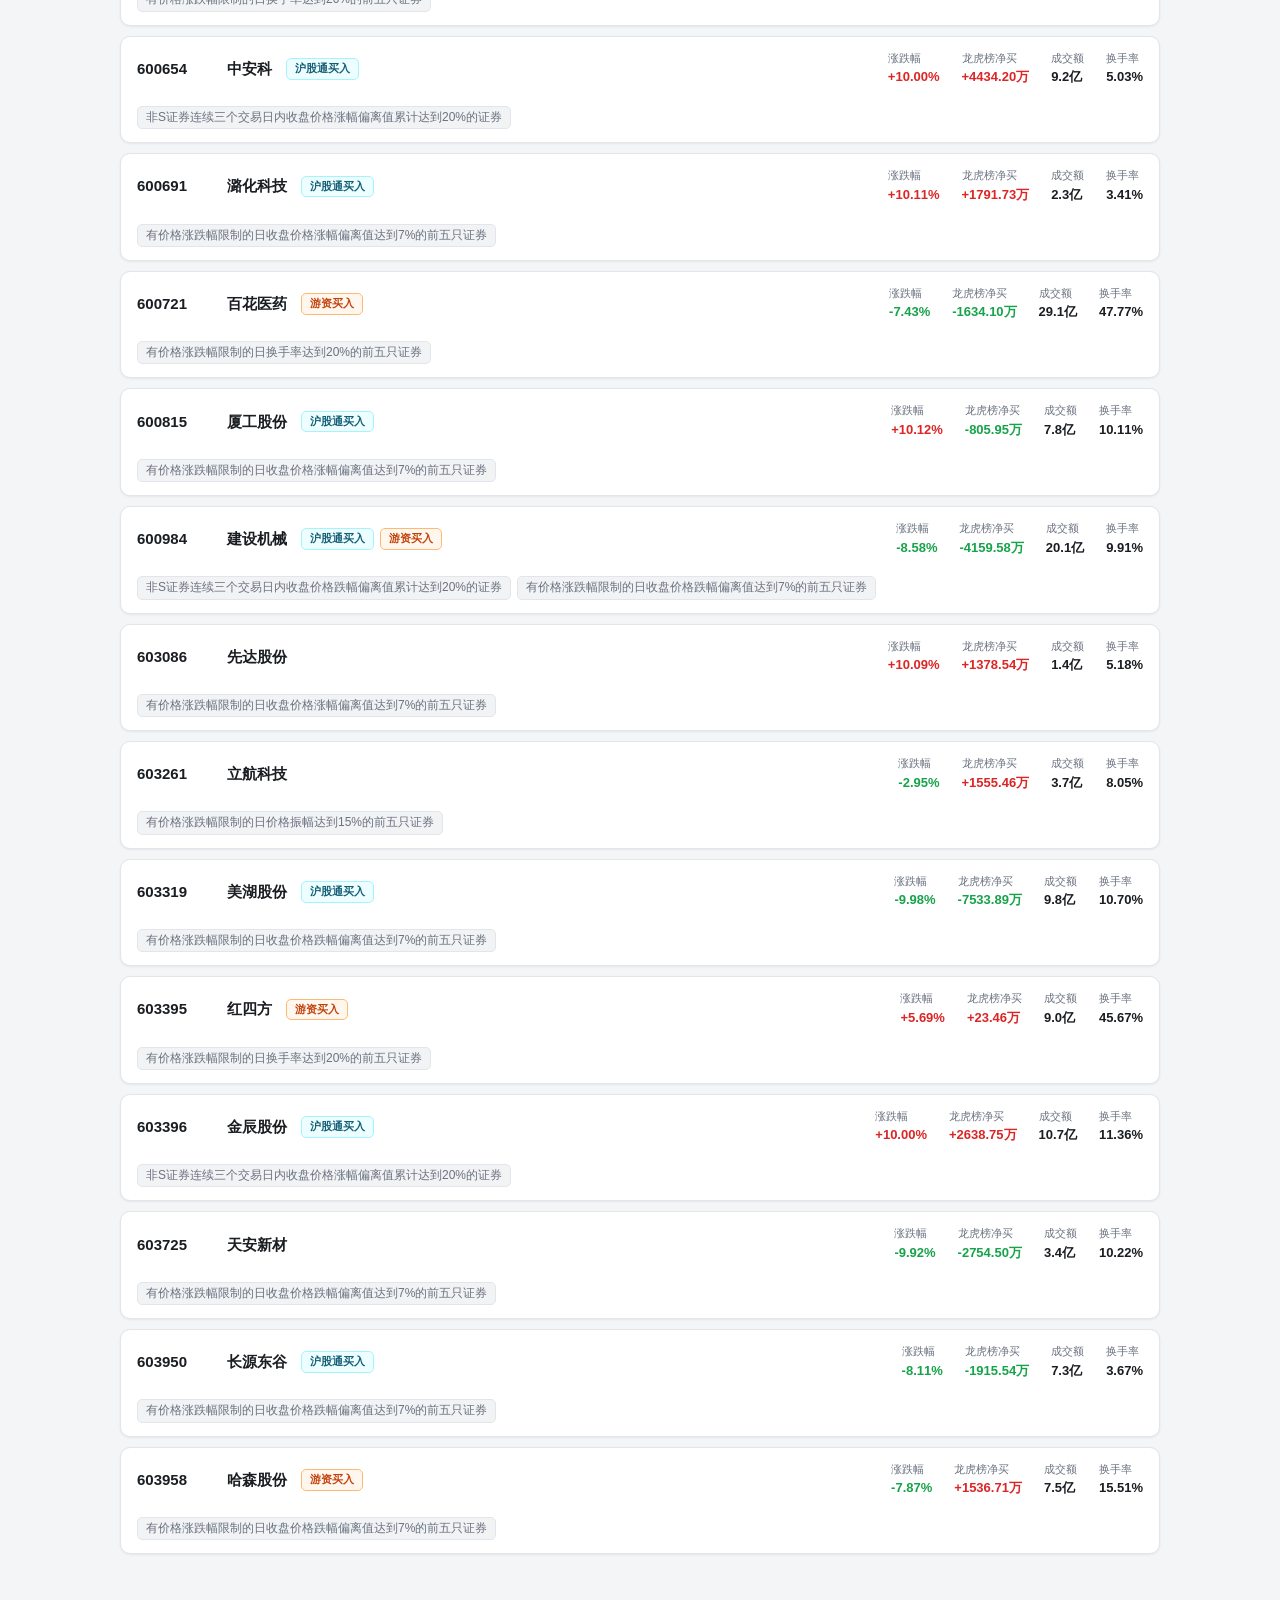
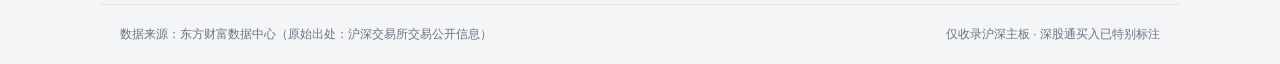
==== commit 2fea8656: "feat: 新增游资标签（拉萨系/益田路/江苏路等公认席位）+ 汇总统计与筛选；fix: 全量溢出验证通过" ====
--- a/index.html
+++ b/index.html
@@ -33,6 +33,7 @@
         <span class="chip active" data-filter="all">全部</span>
         <span class="chip" data-filter="deep">深股通买入</span>
         <span class="chip" data-filter="gutong">沪深股通买入</span>
+        <span class="chip" data-filter="youzi">游资买入</span>
         <span class="chip" data-filter="org">机构买入</span>
         <span class="chip" data-filter="netup">净买入</span>
         <span class="chip" data-filter="netdown">净卖出</span>
--- a/assets/style.css
+++ b/assets/style.css
@@ -215,6 +215,7 @@
 .tag.deep { color: var(--accent-deep); background: var(--accent-soft); border: 1px solid #fcd34d; }
 .tag.hutong { color: var(--hutong-deep); background: var(--hutong-soft); border: 1px solid #a5f3fc; }
 .tag.org { color: var(--org-deep); background: var(--org-soft); border: 1px solid #cbd5e1; }
+.tag.youzi { color: #c2410c; background: #fff7ed; border: 1px solid #fdba74; }
 
 .stock-metrics {
   display: flex;
@@ -256,6 +257,11 @@
 }
 @media (max-width: 700px) { .seat-body { grid-template-columns: 1fr; } }
 
+.seat-col {
+  min-width: 0;
+  overflow: hidden;
+}
+
 .seat-col h4 {
   font-size: 13px;
   color: var(--text-dim);
@@ -272,8 +278,8 @@
   margin-right: 8px;
   font-weight: 700;
 }
-.seat-col.buy h4 .side-tag { color: var(--up); background: var(--up-soft); }
-.seat-col.sell h4 .side-tag { color: var(--down); background: var(--down-soft); }
+.seat-col.buySeats h4 .side-tag { color: var(--up); background: var(--up-soft); }
+.seat-col.sellSeats h4 .side-tag { color: var(--down); background: var(--down-soft); }
 
 .seat-row {
   display: flex;
@@ -284,6 +290,7 @@
   font-size: 13px;
   font-variant-numeric: tabular-nums;
   min-width: 0;
+  overflow: hidden;
 }
 .seat-row + .seat-row { border-top: 1px solid var(--border); }
 .seat-row .rank {
@@ -299,7 +306,7 @@
   color: var(--text-dim);
 }
 .seat-row .sname {
-  flex: 1 1 auto;
+  flex: 1;
   min-width: 0;
   overflow: hidden;
   text-overflow: ellipsis;
@@ -329,10 +336,11 @@
 .seat-row .snet.up { color: var(--up); }
 .seat-row .snet.down { color: var(--down); }
 
-/* 深股通/沪股通/机构席位的高亮行 */
+/* 深股通/沪股通/机构/游资席位的高亮行 */
 .seat-row.deep { background: var(--accent-soft); }
 .seat-row.hutong { background: var(--hutong-soft); }
 .seat-row.org { background: var(--org-soft); }
+.seat-row.youzi { background: #fff7ed; }
 
 /* ---------- 空状态 ---------- */
 .empty {
